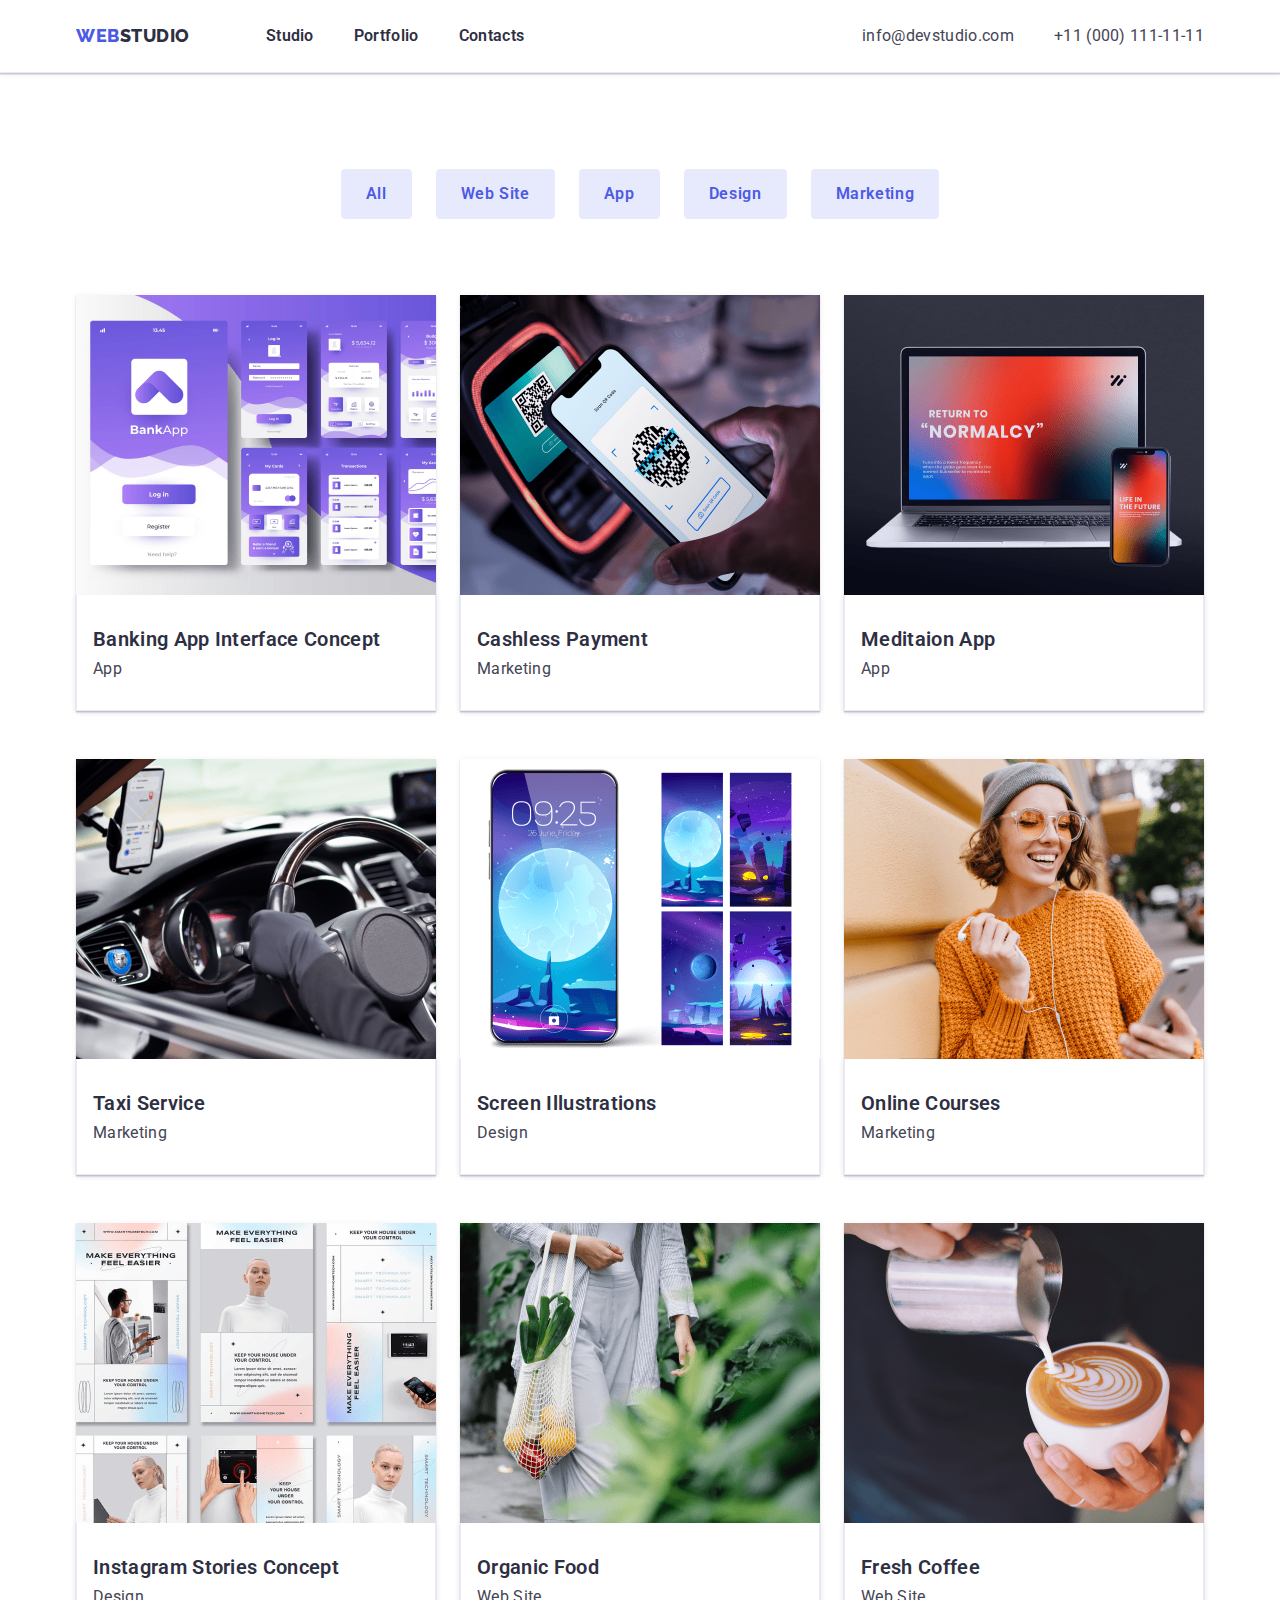
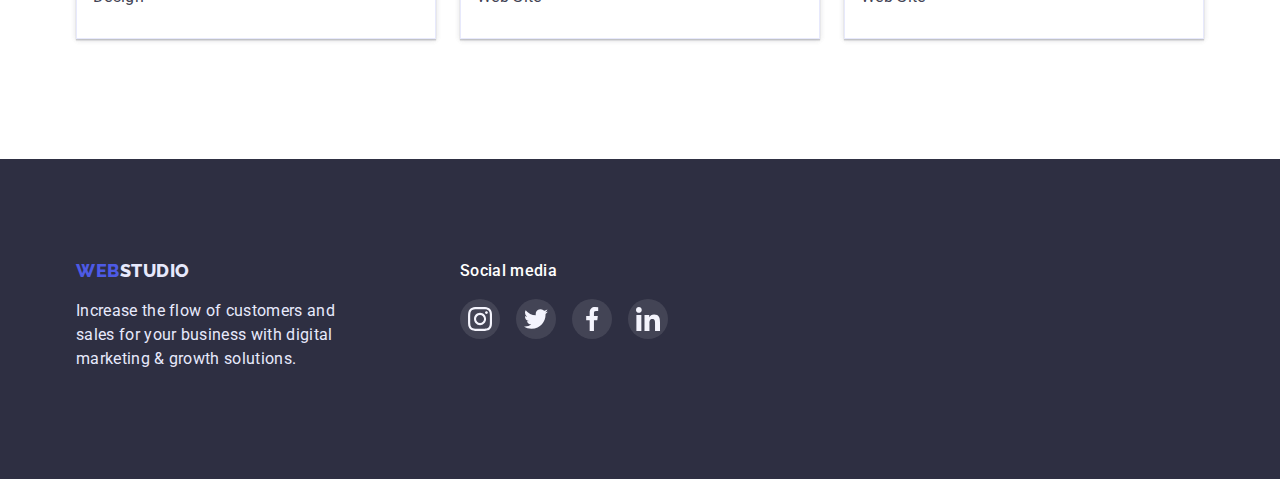
==== portfolio.html @ 278231c5 "Initial commit" ====
<!DOCTYPE html>
<html lang="en">
<head>
    <meta charset="UTF-8">
    <meta http-equiv="X-UA-Compatible" content="IE=edge">
    <meta name="viewport" content="width=device-width, initial-scale=1.0">
    <title>Portfolio</title> 
    <link rel="preconnect" href="https://fonts.googleapis.com">
    <link rel="preconnect" href="https://fonts.gstatic.com" crossorigin>
    <link rel="preconnect" href="https://fonts.googleapis.com"><link rel="preconnect" href="https://fonts.gstatic.com" crossorigin><link href="https://fonts.googleapis.com/css2?family=Raleway:wght@800&family=Roboto:wght@400;500;700;900&display=swap" rel="stylesheet">
    <link rel="stylesheet" href="./css/style.css"> 
</head>
<body>
<!--Logo and nav-->
<header class="page-header">
<div class="container header-container">
    <nav class="header-nav">
        <a href="./index.html" class="logo">
            <span>Web</span>Studio
        </a>
        <ul class="site-nav">
            <li>
                <a href="./index.html">Studio</a>
            </li>
            <li>
                <a href="./portfolio.html">Portfolio</a>
            </li>
            <li>
                <a href="">Contacts</a>
            </li>
        </ul> 
    </nav>    
        <ul class="auth-nav">
            <li><a href="mailto:info@devstudio.com">info@devstudio.com</a></li>
            <li><a href="tel:+11000111-11-11 ">+11 (000) 111-11-11</a></li>
        </ul>  
</div>
</header>


 <main>
      <section class="portfolio">
    <!--Button-->
        <div class="container">
        <ul class="sortier-button">
            <li class="button">
                    <button type="button" class="button-text">All</button>
            </li>
            <li class="button">
                    <button type="button" class="button-text">Web Site</button>
            </li>
            <li class="button">
                    <button type="button" class="button-text">App</button>
            </li>
            <li class="button">
                    <button type="button" class="button-text">Design</button>
            </li>
            <li class="button">
                    <button type="button" class="button-text">Marketing</button>
            </li>
        </ul>
    <!--About work-->
        <ul class="portfolio-works">
            <li class="work-image">
                <img src="./images/work.png" alt="photo for portfolio" width="360" height="300" class="photo">
                <div class="portfolio-photo">
                <h3 class="work-tittle">Banking App Interface Concept</h3>
                <p class="work-type">App</p>   
                </div> 
            </li>
            <li class="work-image">
                <img src="./images/work1.png" alt="photo for portfolio" width="360" height="300" class="photo">
                <div class="portfolio-photo">
                <h3 class="work-tittle">Cashless Payment</h3>
                <p class="work-type">Marketing</p>    
                </div>
            </li>
            <li class="work-image">
                <img src="./images/work2.png" alt="photo for portfolio" width="360" height="300" class="photo">
                <div class="portfolio-photo">
                <h3 class="work-tittle">Meditaion App</h3>
                <p class="work-type">App</p>    
                </div>
            </li>
            <li class="work-image">
                <img src="./images/work3.png" alt="photo for portfolio" width="360" height="300" class="photo">
                <div class="portfolio-photo">
                <h3 class="work-tittle">Taxi Service</h3>
                <p class="work-type">Marketing</p>    
                </div>
            </li>
            <li class="work-image">
                <img src="./images/work4.png" alt="photo for portfolio" width="360" height="300" class="photo">
                <div class="portfolio-photo">
                <h3 class="work-tittle">Screen Illustrations</h3>
                <p class="work-type">Design</p>    
                </div>
            </li>
            <li class="work-image">
                <img src="./images/work5.png" alt="photo for portfolio" width="360" height="300" class="photo">
                <div class="portfolio-photo">
                <h3 class="work-tittle">Online Courses</h3>
                <p class="work-type">Marketing</p>    
                </div>
            </li>
            <li class="work-image">
                <img src="./images/work6.png" alt="photo for portfolio" width="360" height="300" class="photo">
                <div class="portfolio-photo">
                <h3 class="work-tittle">Instagram Stories Concept</h3>
                <p class="work-type">Design</p>    
                </div>  
            </li>
            <li class="work-image">
                <img src="./images/work7.png" alt="photo for portfolio" width="360" height="300" class="photo">
                <div class="portfolio-photo">
                <h3 class="work-tittle">Organic Food</h3>
                <p class="work-type">Web Site</p>    
                </div>
            </li>
            <li class="work-image">
                <img src="./images/work8.png" alt="photo for portfolio" width="360" height="300" class="photo">
                <div class="portfolio-photo">
                <h3 class="work-tittle">Fresh Coffee</h3>
                <p class="work-type">Web Site</p>    
                </div>
            </li>
        </ul>
        </div>
      </section>
 </main>

<!--Logo and info-->
<footer class="page-footer">
    <div class="container footer">
    <div>
        <a href="./index.html" class="footer-logo">
                    <span>Web</span>Studio
        </a>
        <p class="footer-text">Increase the flow of customers and sales for your business with digital marketing & growth solutions.</p>
    </div>
    <div class="footer-media">
        <p class="social-media">Social media</p>
        <ul class="site-soc-list">
            <li class="site-soc-item">
                <a href="" class="site-soc-link">
                    <svg class="site-soc-icon" width="24" height="24">
                        <use href="./images/icons.svg#icon1"></use>
                    </svg>
                </a>
            </li>
            <li class="site-soc-item"> 
                <a href="" class="site-soc-link">
                    <svg class="site-soc-icon" width="24" height="24">
                        <use href="./images/icons.svg#icon2"></use>
                    </svg>
                </a>
            </li>
            <li class="site-soc-item">
                <a href="" class="site-soc-link">
                    <svg class="site-soc-icon" width="24" height="24">
                        <use href="./images/icons.svg#icon3"></use>
                    </svg>
                </a>
            </li>
            <li class="site-soc-item">
                <a href="" class="site-soc-link">
                    <svg class="site-soc-icon" width="24" height="24">
                        <use href="./images/icons.svg#icon4"></use>
                    </svg>
                </a>
            </li>
        </ul>
    </div>
    </div>
</footer>
</body>
</html>
---- css/style.css ----
/* CSS ЗМIHHI */
:root{
    --primary_brand: #4D5AE5;
    --hover: #404BBF;
    --body_text: #434455;
    --dark: #2E2F42;
    --light: #E7E9FC;
    --without: #fff;
    --grey: #F4F4FD;
}
*{
    margin: 0;
    padding: 0;
    list-style: none;
    box-sizing: border-box;
}
.container{
    width: 1158px;
    padding-left: 15px;
    padding-right: 15px;
    margin: 0 auto;
}
/* Off list */
ul{
    list-style: none;
}
/* Body */
body {
    background-color: var(--without);
    color: var(--body_text); 
    font-family: 'Roboto' , sans-serif;
    letter-spacing: 0.02em;
}

/* MAIN */

/* Logo */
.header-container{
    display: flex;
    align-items: center;
}
.page-header{
    border-bottom: 1px solid var(--light);
    box-shadow: 0px 2px 1px rgba(46, 47, 66, 0.08), 0px 1px 1px rgba(46, 47, 66, 0.16), 0px 1px 6px rgba(46, 47, 66, 0.08);
}
.header-nav{
    display: flex;
    align-items: center;
}
.logo{
    text-decoration: none;
    font-family: 'Raleway', sans-serif;
    font-weight: 800;
    font-size: 18px;
    line-height: 1.33;
    color: var(--dark);
    letter-spacing: 0.03em;
    text-transform: uppercase;
}
.logo span{
    color: var(--primary_brand);
}
.logo:hover{
    cursor: pointer;
}
.logo:focus{
    color: var(--primary_brand);
    background-color: var(--without);
}
/* Nav */
.site-nav{
    display: flex;
    margin-left: 76px;
}
.site-nav li{
    margin-right: 40px;
}
.site-nav li:last-child{
    margin-right: 0;
}
.site-nav a{
    display: block;
    padding-top: 24px;
    padding-bottom: 24px;
    text-decoration: none;
    font-weight: 600;
    line-height: 1.5;
    color: var(--dark);
}
.site-nav a:hover{
    cursor: pointer;
    color: var(--hover);
}
.site-nav a:focus{
    color: var(--primary_brand);
}
.auth-nav{
    display: flex;
    margin-left: auto;
}
.auth-nav li{
    margin-right: 40px;
}
.auth-nav li:last-child{
    margin-right: 0;
}
.auth-nav a{
    text-decoration: none;
    line-height: 1.5;
    color: var(--body_text);
}
.auth-nav a:hover{
    cursor: pointer;
    color: var(--hover);
}
.auth-nav a:focus{
    color: var(--hover);
}
/* Hero */
.hero{
    background-image: linear-gradient(to right, rgba(46, 47, 66, 0.7), rgba(46, 47, 66, 0.7)),
    url('../images/hero.jpg');
    height: 600px;
    max-width: 1600px;
    margin: 0 auto;
    background-repeat: no-repeat;
    background-size: cover;
    background-position: 0 0;
    padding-top: 188px;
    padding-bottom: 188px;
    text-align: center;
    background-color: var(--dark);
}
.hero-tittle {
    max-width: 496px;
    margin: 0 auto;
    margin-bottom: 48px;
    font-weight: 700;
    font-size: 56px;
    line-height: 1.2;
    color: var(--without);
}
.hero-button{
    font-family: 'Roboto', sans-serif;
    display: inline-block;
    min-width: 169px;
    padding: 16px 31px;
    font-weight: 500;
    font-size: 16px;
    line-height: 1.18;
    letter-spacing: 0.04em;
    color: var(--without);
    background: var(--primary_brand);
    box-shadow: 0px 4px 4px rgba(0, 0, 0, 0.15);
    border-radius: 4px;
}
.hero-button:hover{
    background: var(--hover);
    cursor: pointer;
}
.hero-button:focus{
    background: var(--hover);
}
/* Company's quality */
.quality-section{
    padding-top: 120px;
}
.quality{
    display: flex;
    justify-content: space-between;
}
.list-item::before{
    content: "";
    display: block;
    height: 112px;
    background-color: var(--grey);
    background-repeat: no-repeat;
    background-position: center;
}
.icon-antenna::before{
    background-image: url(../images/antenna.png);
}
.icon-clock::before{
    background-image: url(../images/clock.png);
}
.icon-diagram::before{
    background-image: url(../images/diagram.png);
}
.icon-astronaut::before{
    background-image: url(../images/astronaut.png);
}
.quality-tittle{
    margin-bottom: 8px;
    font-weight: 600;
    font-size: 20px;
    line-height: 1.2;
    color: var(--dark);
}
.quality-info{
    width: 264px;
    height: 72px;
    line-height: 1.5;
}
/* Photo of work */
.work{
    padding-top: 120px;
    padding-bottom: 120px;

}
.photo-work{
    display: flex;
}
.photo-work li{
    margin-right: 24px;
}
.photo{
    display: block;
}
.photo-work li:last-child{
    margin-right: 0;
}
/* Sections */
.section{
    padding-top: 120px;
    padding-bottom: 110px;
    margin: 0 auto;
    background: var(--light);
}
.section-tittle{
    margin-bottom: 72px;
    text-align: center;
    font-weight: 600;
    font-size: 36px;
    line-height: 1.1;
    color: var(--dark);
}
/* Team */
.worker-image{
    background: var(--without);
    box-shadow: 0px 1px 6px rgba(46, 47, 66, 0.08), 0px 1px 1px rgba(46, 47, 66, 0.16), 0px 2px 1px rgba(46, 47, 66, 0.08);
    border-radius: 0px 0px 4px 4px;
}
.worker-name{
    text-align: center;
    font-weight: 600;
    font-size: 20px;
    line-height: 1.2;
    color: var(--dark);
}
.worker-job{
    text-align: center;
    margin-top: 8px;
    margin-bottom: 8px;
    line-height: 1.5;
}
.worker-photo{
    display: flex;
}
.worker-photo li{
    margin-right: 24px;
}
.worker-photo li:last-child{
    margin-right: 0;
}
.avatar{
    display: block;
}
.worker-soc-list{
    display: flex;
    justify-content: center;
}
.worker-soc-item{
    width: 40px;
    height: 40px;
}
.worker-soc-link{
    width: 100%;
    height: 100%;
    background-color: var(--primary_brand);
    border-radius: 50%;
    display: flex;
    align-items: center;
    justify-content: center;
}
.worker-soc-icon{

}
.worker-photo div{
    padding-top: 32px;
    padding-bottom: 32px;
}
/* CUSTOMER */
.customer{
    padding-top: 120px;
    padding-bottom: 120px;
}
.customer-list{
    display: flex;
}
.customer-item{
    content: "";
    display: block;
    width: 168px;
    height: 88px;
    background-color: var(--grey);
    background-repeat: no-repeat;
    background-position: center;
    border: 1px solid #8E8F99;
    border-radius: 4px;
    margin-left: 24px;
}
/* Footer */
.page-footer{
    padding-top: 100px;
    padding-bottom: 100px;
    background: var(--dark);
}
.footer{
    display: flex;
}
.footer-logo{
    text-transform: uppercase;
    text-decoration: none;
    font-family: 'Raleway', sans-serif;
    font-weight: 800;
    font-size: 18px;
    line-height: 1.33;
    color: var(--light);
    letter-spacing: 0.03em;
}
.footer-logo span{
    color: var(--primary_brand);
}
.footer-logo:hover{
    cursor: pointer;
}
.footer-logo:focus{
    color: var(--primary_brand);
}
.footer-text{
    margin-top: 16px;
    width: 264px;
    height: 72px;
    line-height: 1.5;
    color: var(--light);
}
.footer-media{
    margin-left: 120px;
}
.social-media{
    font-family: 'Roboto';
    font-style: normal;
    font-weight: 500;
    font-size: 16px;
    line-height: 1.5;
    letter-spacing: 0.02em;
    color: var(--without);
    margin-bottom: 16px;
}
.site-soc-list{
    display: flex;
    justify-content: space-between;
    height: 80px;
    width: 208px;
}
.site-soc-item{
    width: 40px;
    height: 40px;
}
.site-soc-link{
    width: 100%;
    height: 100%;
    background-color: rgba(255, 255, 255, 0.1);;
    border-radius: 50%;
    display: flex;
    align-items: center;
    justify-content: center;
}
.site-soc-icon{

}
/* PORTFOLIO */

.portfolio{
    padding-top: 96px;
    padding-bottom: 120px;
}
/* Button */
.sortier-button{
    display: flex;
    justify-content: center;
    margin-bottom: 76px;
}
.sortier-button li{
    margin-right: 24px;
}
.sortier-button li:last-child{
    margin-right: 0;
}
.button-text{ 
    font-family: 'Roboto', sans-serif;
    padding: 12px 24px;
    font-weight: 600;
    font-size: 16px;
    line-height: 1.5;
    letter-spacing: 0.04em;
    background: var(--light);
    border: 1px solid #E7E9FC;
    border-radius: 4px;
    color: var(--primary_brand);
}
.button-text:hover{
    background: var(--hover);
    box-shadow: 0px 3px 1px rgba(0, 0, 0, 0.1), 0px 2px 1px rgba(0, 0, 0, 0.08), 0px 2px 2px rgba(0, 0, 0, 0.12);
    border-radius: 4px;
    color: var(--without);
    cursor: pointer;
}
.button-text:focus{
    background: var(--hover);
    box-shadow: 0px 3px 1px rgba(0, 0, 0, 0.1), 0px 2px 1px rgba(0, 0, 0, 0.08), 0px 2px 2px rgba(0, 0, 0, 0.12);
    border-radius: 4px;
    color: var(--without);
}
/* Works */
.portfolio-works{
    display: flex;
    flex-wrap: wrap;
    row-gap: 48px;
    column-gap: 24px;
}
.portfolio-works li:nth-last-child(-n+3){
    margin-bottom: 0;
} 
.work-image{
    background: var(--without);
    box-shadow: 0px 1px 6px rgba(46, 47, 66, 0.08), 0px 1px 1px rgba(46, 47, 66, 0.16), 0px 2px 1px rgba(46, 47, 66, 0.08);
}
.portfolio-photo{
    padding: 32px 16px;
    border: 1px solid var(--light);
    border-top: none;
    box-shadow: 0px 1px 6px rgba(46, 47, 66, 0.08);
}
.work-tittle{
    font-weight: 600;
    font-size: 20px;
    line-height: 1.2;
    color: var(--dark);
}
.work-type{
    margin-top: 8px;
}
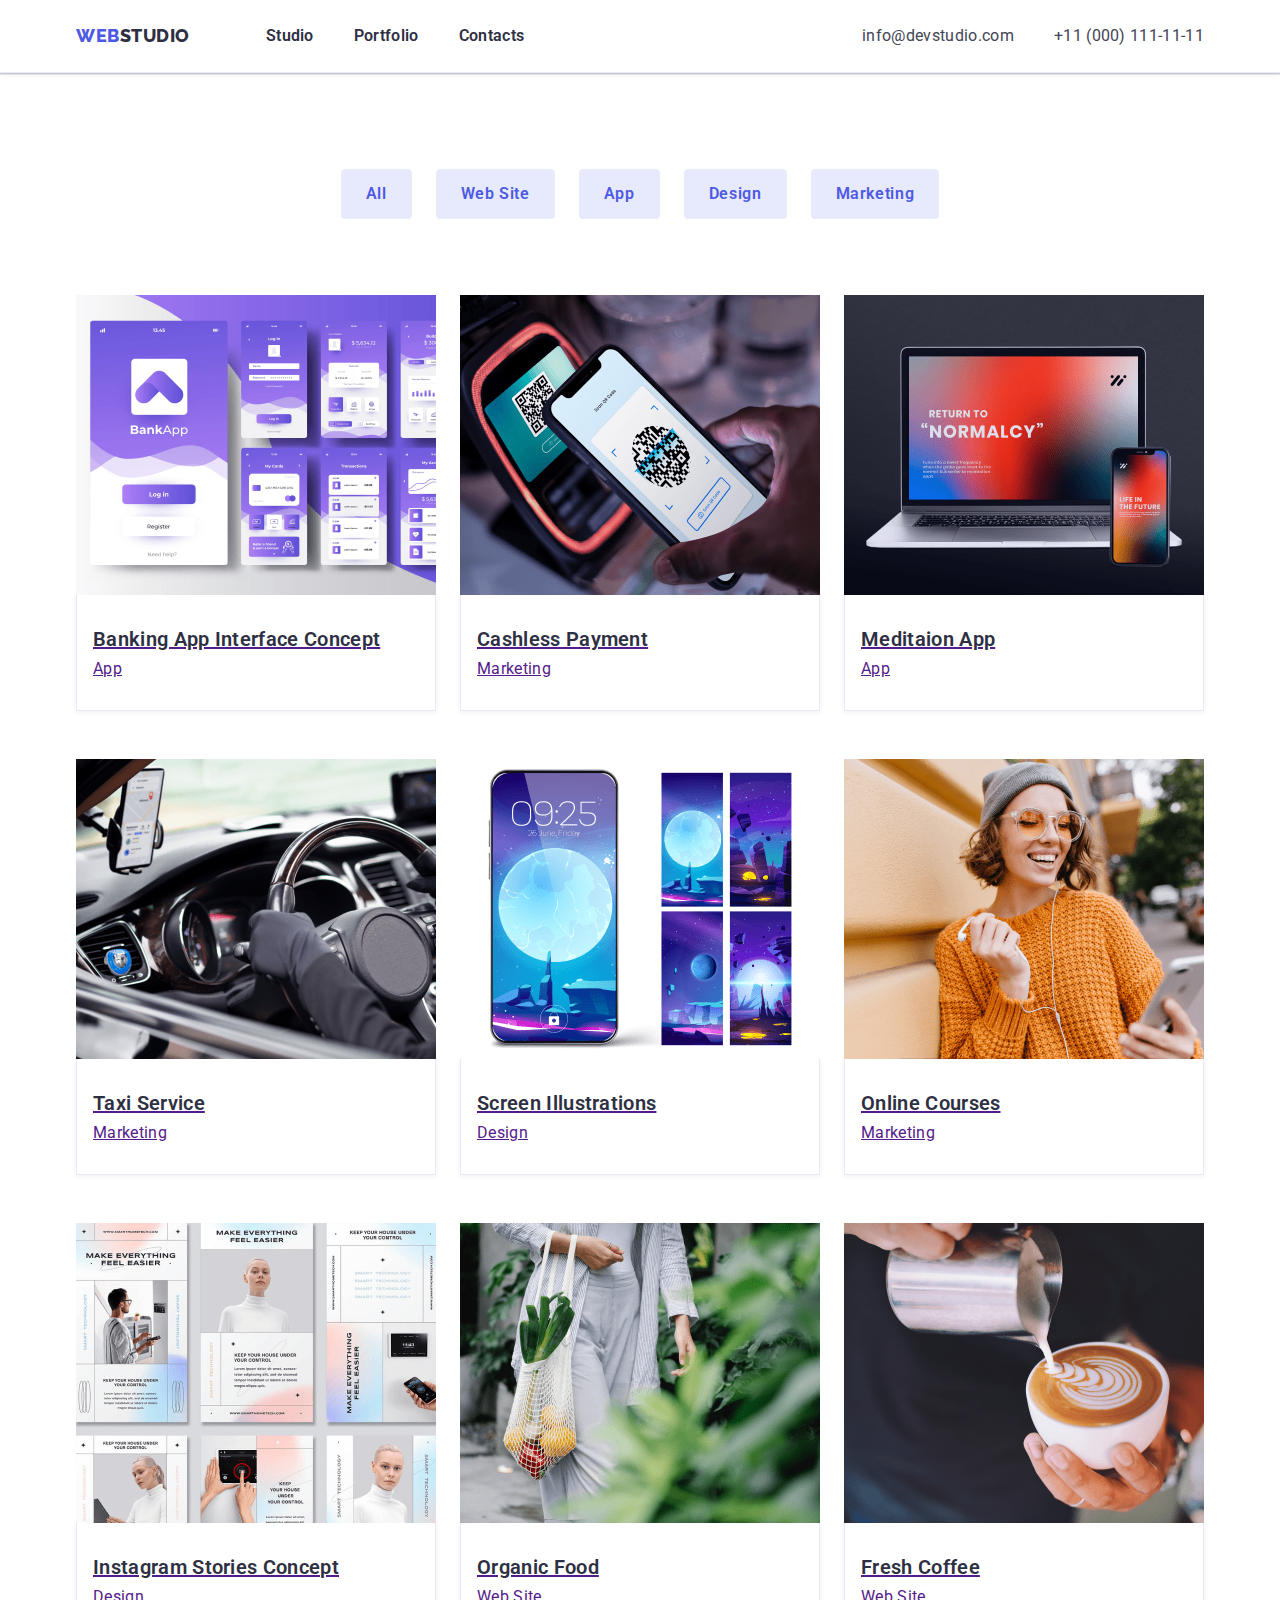
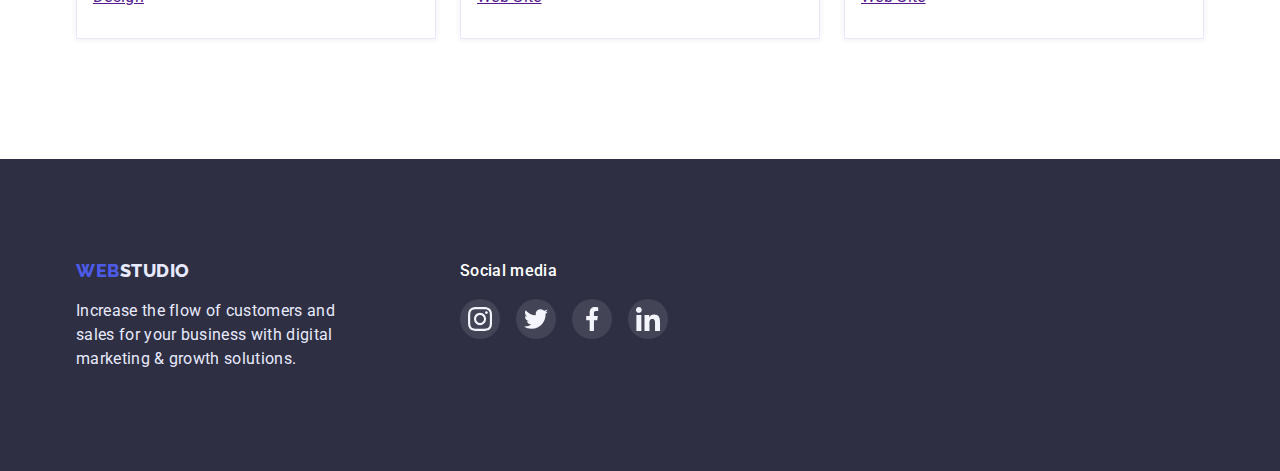
==== commit e0570619: "new" ====
--- a/portfolio.html
+++ b/portfolio.html
@@ -62,67 +62,85 @@
     <!--About work-->
         <ul class="portfolio-works">
             <li class="work-image">
-                <img src="./images/work.png" alt="photo for portfolio" width="360" height="300" class="photo">
-                <div class="portfolio-photo">
-                <h3 class="work-tittle">Banking App Interface Concept</h3>
-                <p class="work-type">App</p>   
-                </div> 
+                <a href=""> 
+                    <img src="./images/work.png" alt="photo for portfolio" width="360" height="300" class="photo">
+                    <div class="portfolio-photo">
+                    <h3 class="work-tittle">Banking App Interface Concept</h3>
+                    <p class="work-type">App</p>
+                    </div>
+                </a> 
             </li>
             <li class="work-image">
-                <img src="./images/work1.png" alt="photo for portfolio" width="360" height="300" class="photo">
-                <div class="portfolio-photo">
-                <h3 class="work-tittle">Cashless Payment</h3>
-                <p class="work-type">Marketing</p>    
-                </div>
+                <a href="">
+                    <img src="./images/work1.png" alt="photo for portfolio" width="360" height="300" class="photo">
+                    <div class="portfolio-photo">
+                    <h3 class="work-tittle">Cashless Payment</h3>
+                    <p class="work-type">Marketing</p>   
+                    </div>
+                </a> 
             </li>
             <li class="work-image">
-                <img src="./images/work2.png" alt="photo for portfolio" width="360" height="300" class="photo">
-                <div class="portfolio-photo">
-                <h3 class="work-tittle">Meditaion App</h3>
-                <p class="work-type">App</p>    
-                </div>
+                <a href="">
+                    <img src="./images/work2.png" alt="photo for portfolio" width="360" height="300" class="photo">
+                    <div class="portfolio-photo">
+                    <h3 class="work-tittle">Meditaion App</h3>
+                    <p class="work-type">App</p>
+                    </div>
+                </a>  
             </li>
             <li class="work-image">
-                <img src="./images/work3.png" alt="photo for portfolio" width="360" height="300" class="photo">
-                <div class="portfolio-photo">
-                <h3 class="work-tittle">Taxi Service</h3>
-                <p class="work-type">Marketing</p>    
-                </div>
+                <a href="">
+                    <img src="./images/work3.png" alt="photo for portfolio" width="360" height="300" class="photo">
+                    <div class="portfolio-photo">
+                    <h3 class="work-tittle">Taxi Service</h3>
+                    <p class="work-type">Marketing</p>  
+                    </div>
+                </a>
             </li>
             <li class="work-image">
-                <img src="./images/work4.png" alt="photo for portfolio" width="360" height="300" class="photo">
-                <div class="portfolio-photo">
-                <h3 class="work-tittle">Screen Illustrations</h3>
-                <p class="work-type">Design</p>    
-                </div>
+                <a href="">
+                    <img src="./images/work4.png" alt="photo for portfolio" width="360" height="300" class="photo">
+                    <div class="portfolio-photo">
+                    <h3 class="work-tittle">Screen Illustrations</h3>
+                    <p class="work-type">Design</p>
+                    </div>
+                </a> 
             </li>
             <li class="work-image">
-                <img src="./images/work5.png" alt="photo for portfolio" width="360" height="300" class="photo">
-                <div class="portfolio-photo">
-                <h3 class="work-tittle">Online Courses</h3>
-                <p class="work-type">Marketing</p>    
-                </div>
+                <a href="">
+                    <img src="./images/work5.png" alt="photo for portfolio" width="360" height="300" class="photo">
+                    <div class="portfolio-photo">
+                    <h3 class="work-tittle">Online Courses</h3>
+                    <p class="work-type">Marketing</p>  
+                    </div>
+                </a>
             </li>
             <li class="work-image">
-                <img src="./images/work6.png" alt="photo for portfolio" width="360" height="300" class="photo">
-                <div class="portfolio-photo">
-                <h3 class="work-tittle">Instagram Stories Concept</h3>
-                <p class="work-type">Design</p>    
-                </div>  
+                <a href="">
+                    <img src="./images/work6.png" alt="photo for portfolio" width="360" height="300" class="photo">
+                    <div class="portfolio-photo">
+                    <h3 class="work-tittle">Instagram Stories Concept</h3>
+                    <p class="work-type">Design</p>  
+                    </div>
+                </a>  
             </li>
             <li class="work-image">
-                <img src="./images/work7.png" alt="photo for portfolio" width="360" height="300" class="photo">
-                <div class="portfolio-photo">
-                <h3 class="work-tittle">Organic Food</h3>
-                <p class="work-type">Web Site</p>    
-                </div>
+                <a href="">
+                    <img src="./images/work7.png" alt="photo for portfolio" width="360" height="300" class="photo">
+                    <div class="portfolio-photo">
+                    <h3 class="work-tittle">Organic Food</h3>
+                    <p class="work-type">Web Site</p> 
+                    </div>
+                </a>  
             </li>
             <li class="work-image">
-                <img src="./images/work8.png" alt="photo for portfolio" width="360" height="300" class="photo">
-                <div class="portfolio-photo">
-                <h3 class="work-tittle">Fresh Coffee</h3>
-                <p class="work-type">Web Site</p>    
-                </div>
+                <a href="">
+                    <img src="./images/work8.png" alt="photo for portfolio" width="360" height="300" class="photo">
+                    <div class="portfolio-photo">
+                    <h3 class="work-tittle">Fresh Coffee</h3>
+                    <p class="work-type">Web Site</p>    
+                    </div>
+                </a>
             </li>
         </ul>
         </div>
--- a/css/style.css
+++ b/css/style.css
@@ -7,6 +7,7 @@
     --light: #E7E9FC;
     --without: #fff;
     --grey: #F4F4FD;
+    --footerhover: #31D0AA;
 }
 *{
     margin: 0;
@@ -137,7 +138,7 @@
     margin-bottom: 48px;
     font-weight: 700;
     font-size: 56px;
-    line-height: 1.2;
+    line-height: 1.07;
     color: var(--without);
 }
 .hero-button{
@@ -153,6 +154,7 @@
     background: var(--primary_brand);
     box-shadow: 0px 4px 4px rgba(0, 0, 0, 0.15);
     border-radius: 4px;
+    border: none;
 }
 .hero-button:hover{
     background: var(--hover);
@@ -190,6 +192,7 @@
     background-image: url(../images/astronaut.png);
 }
 .quality-tittle{
+    margin-top: 8px;
     margin-bottom: 8px;
     font-weight: 600;
     font-size: 20px;
@@ -282,8 +285,11 @@
     align-items: center;
     justify-content: center;
 }
-.worker-soc-icon{
-
+.worker-soc-link:hover{
+    background-color: var(--hover);
+}
+.worker-soc-link:focus{
+    background-color: var(--hover);
 }
 .worker-photo div{
     padding-top: 32px;
@@ -296,18 +302,43 @@
 }
 .customer-list{
     display: flex;
+    justify-content: center;
 }
 .customer-item{
     content: "";
     display: block;
     width: 168px;
     height: 88px;
-    background-color: var(--grey);
+    background-color: var(--without);
     background-repeat: no-repeat;
     background-position: center;
     border: 1px solid #8E8F99;
     border-radius: 4px;
     margin-left: 24px;
+}
+.customer-item:first-child{
+    margin-left: 0;
+}
+.customer-item:hover{
+    border: 1px solid var(--hover);
+    background: var(--hover);
+}
+.customer-item:focus{
+    border: 1px solid var(--hover);
+    background: var(--hover);
+}
+.customer-link{
+    display: flex;
+    width: 100%;
+    height: 100%;
+    align-items: center;
+    justify-content: center;
+}
+.customer-link:hover{
+    fill: var(--hover);
+}
+.customer-link:focus{
+    fill: var(--hover);
 }
 /* Footer */
 .page-footer{
@@ -340,7 +371,6 @@
 .footer-text{
     margin-top: 16px;
     width: 264px;
-    height: 72px;
     line-height: 1.5;
     color: var(--light);
 }
@@ -359,9 +389,7 @@
 }
 .site-soc-list{
     display: flex;
-    justify-content: space-between;
-    height: 80px;
-    width: 208px;
+    gap: 16px;
 }
 .site-soc-item{
     width: 40px;
@@ -376,8 +404,11 @@
     align-items: center;
     justify-content: center;
 }
-.site-soc-icon{
-
+.site-soc-link:hover{
+    background-color: var(--footerhover);
+}
+.site-soc-link:focus{
+    background-color: var(--footerhover);
 }
 /* PORTFOLIO */
 
@@ -433,7 +464,13 @@
     margin-bottom: 0;
 } 
 .work-image{
+    text-decoration: none;
     background: var(--without);
+}
+.work-image:hover{
+    box-shadow: 0px 1px 6px rgba(46, 47, 66, 0.08), 0px 1px 1px rgba(46, 47, 66, 0.16), 0px 2px 1px rgba(46, 47, 66, 0.08);
+}
+.work-image:focus{
     box-shadow: 0px 1px 6px rgba(46, 47, 66, 0.08), 0px 1px 1px rgba(46, 47, 66, 0.16), 0px 2px 1px rgba(46, 47, 66, 0.08);
 }
 .portfolio-photo{
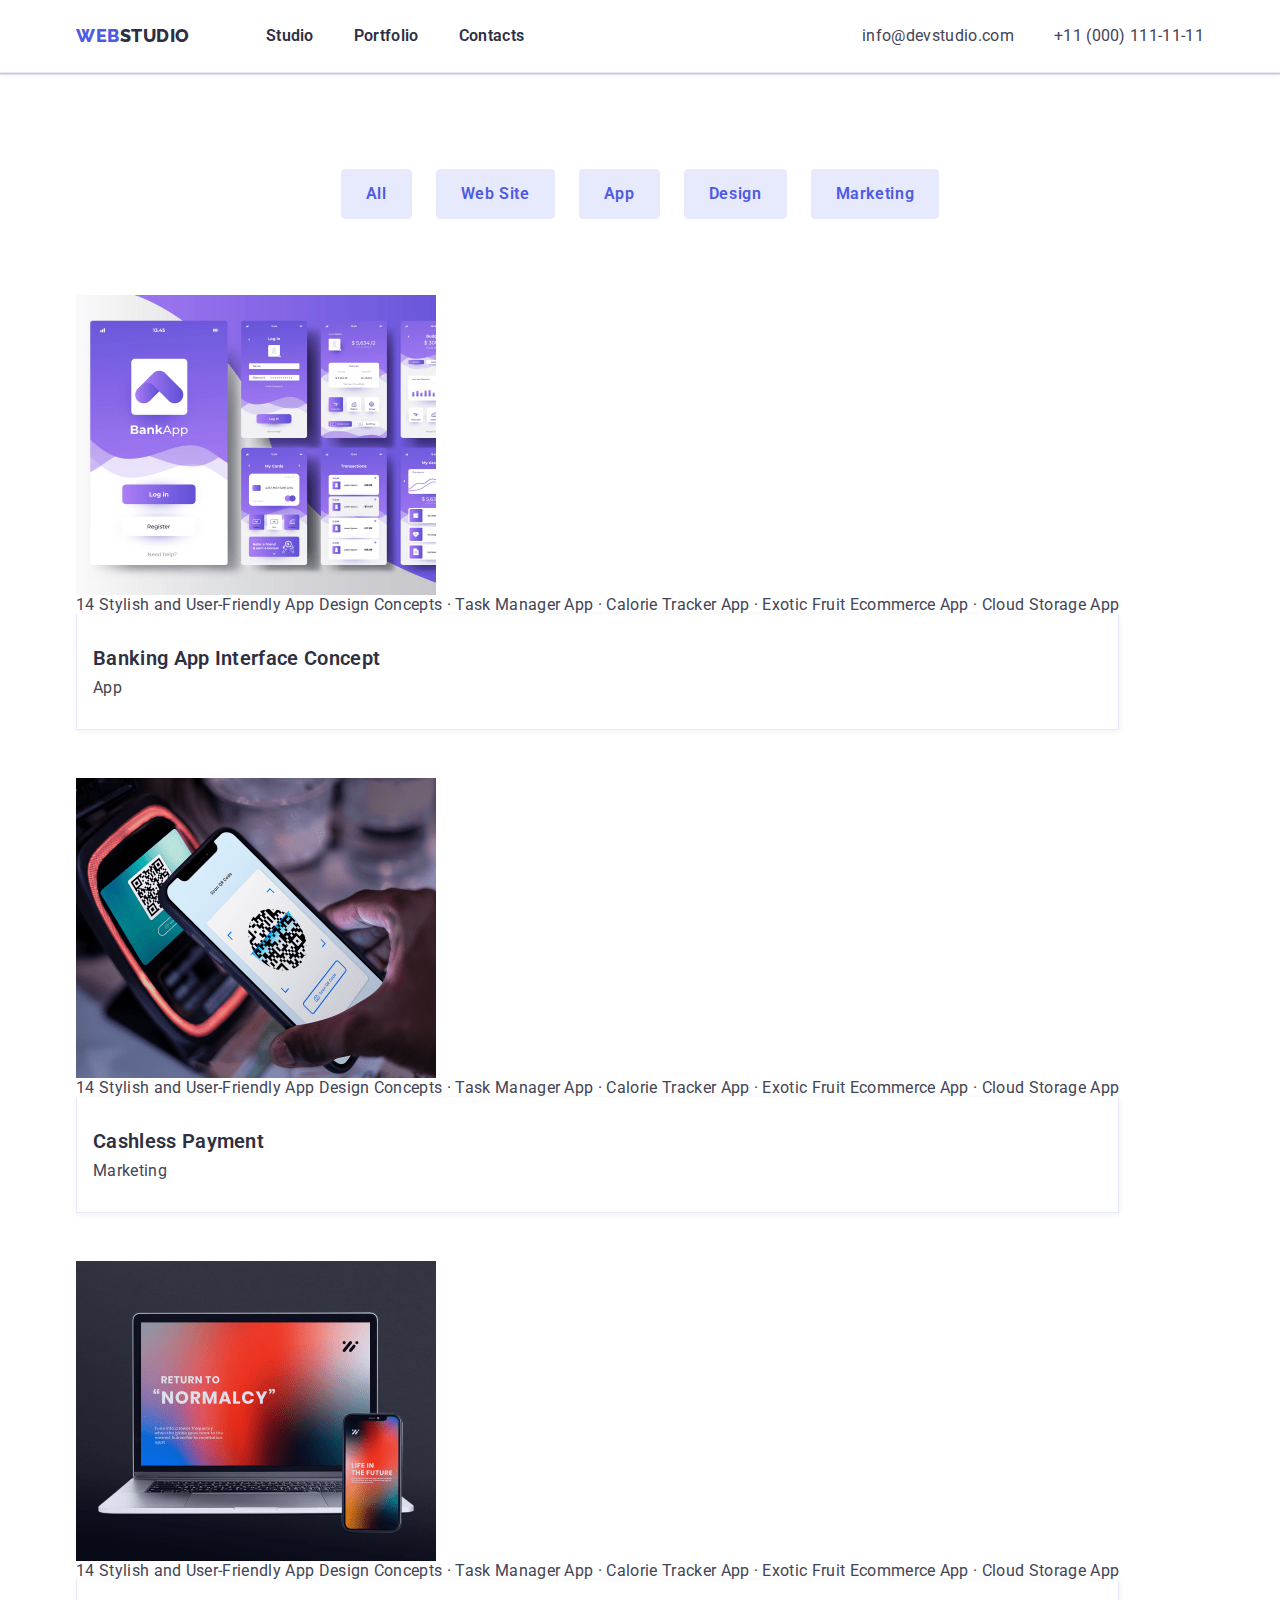
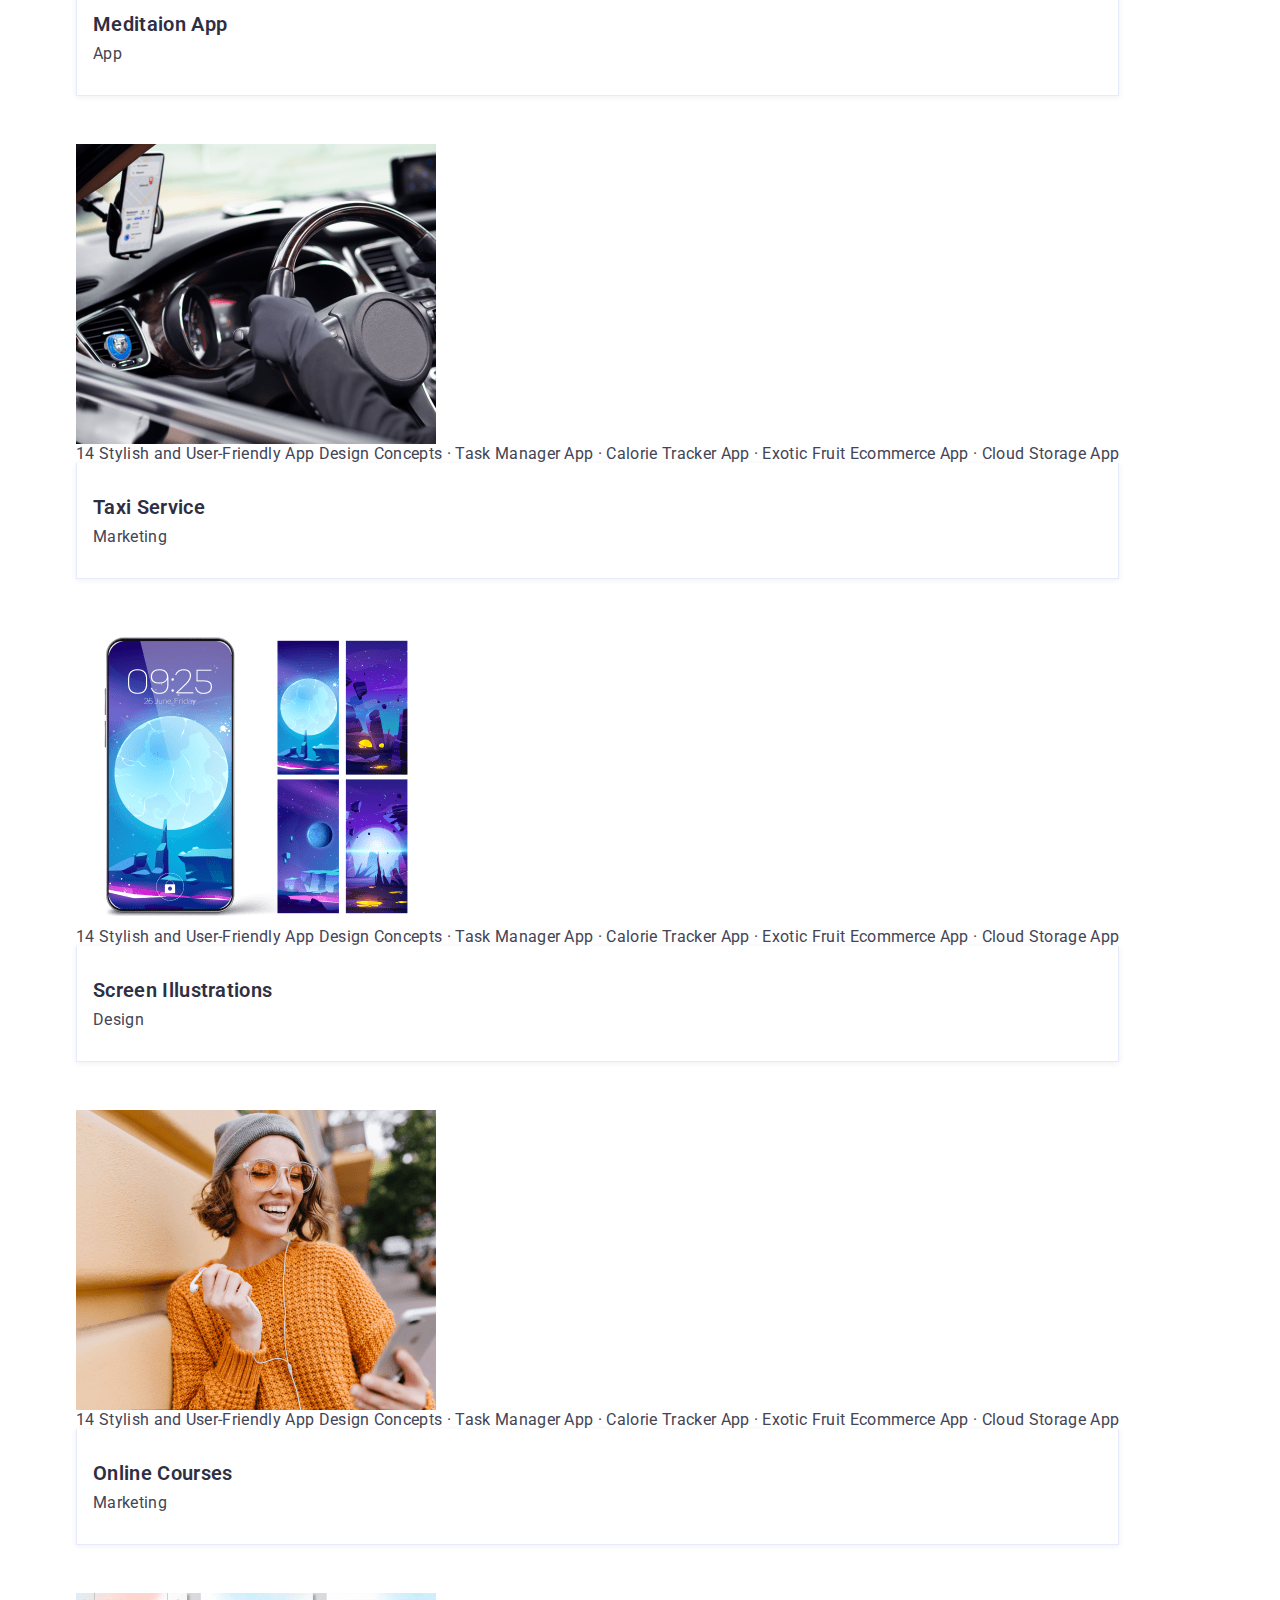
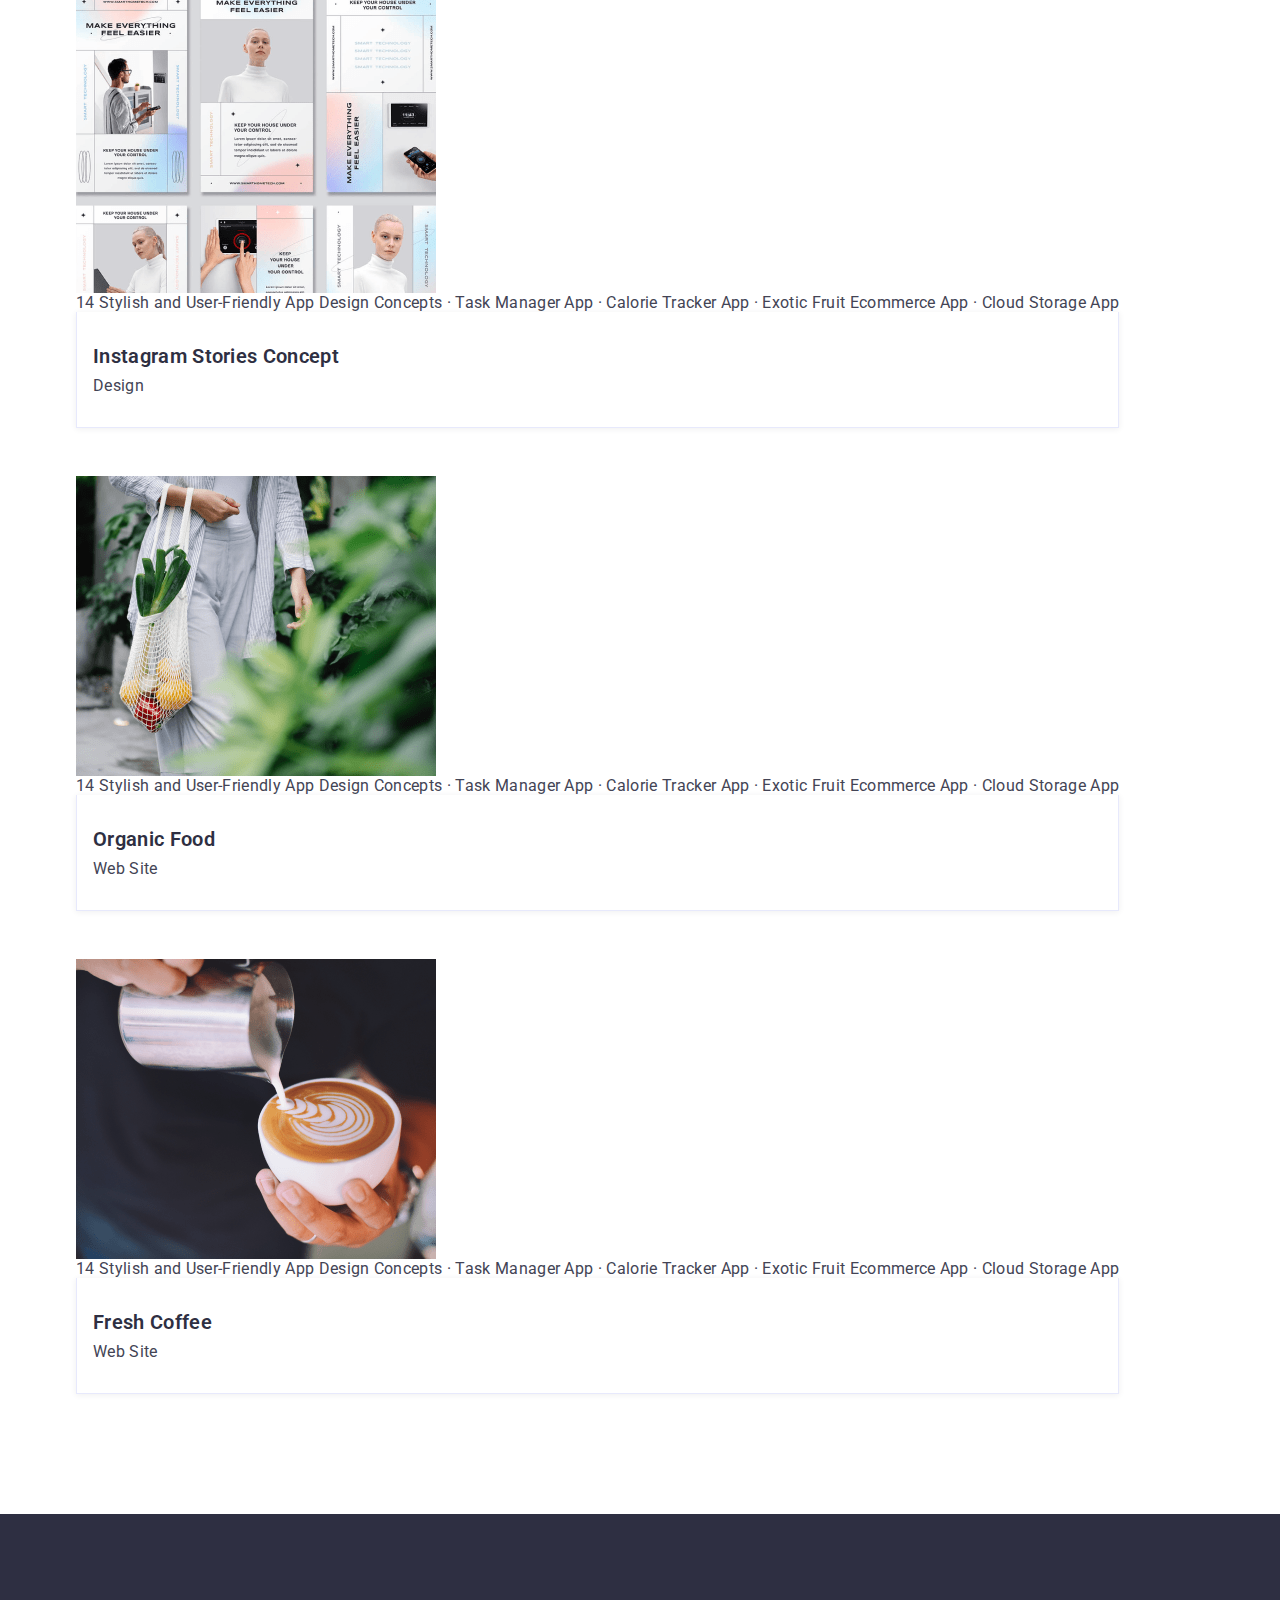
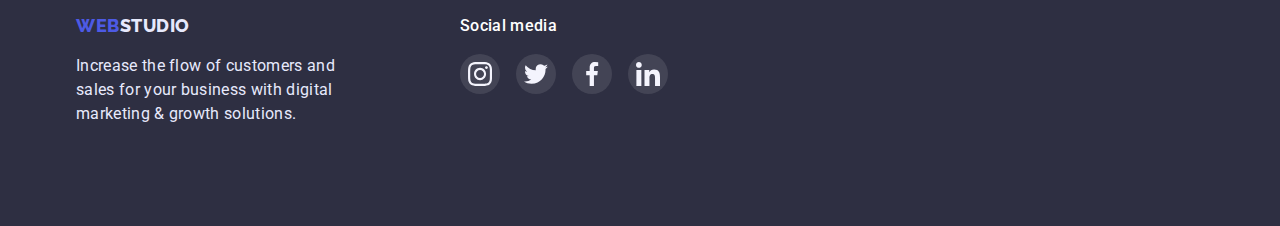
==== commit 4faf4d4c: "new" ====
--- a/portfolio.html
+++ b/portfolio.html
@@ -38,114 +38,177 @@
 </header>
 
 
- <main>
-      <section class="portfolio">
-    <!--Button-->
-        <div class="container">
-        <ul class="sortier-button">
-            <li class="button">
-                    <button type="button" class="button-text">All</button>
-            </li>
-            <li class="button">
-                    <button type="button" class="button-text">Web Site</button>
-            </li>
-            <li class="button">
-                    <button type="button" class="button-text">App</button>
-            </li>
-            <li class="button">
-                    <button type="button" class="button-text">Design</button>
-            </li>
-            <li class="button">
-                    <button type="button" class="button-text">Marketing</button>
-            </li>
-        </ul>
-    <!--About work-->
-        <ul class="portfolio-works">
-            <li class="work-image">
-                <a href=""> 
-                    <img src="./images/work.png" alt="photo for portfolio" width="360" height="300" class="photo">
-                    <div class="portfolio-photo">
-                    <h3 class="work-tittle">Banking App Interface Concept</h3>
-                    <p class="work-type">App</p>
-                    </div>
-                </a> 
-            </li>
-            <li class="work-image">
-                <a href="">
-                    <img src="./images/work1.png" alt="photo for portfolio" width="360" height="300" class="photo">
-                    <div class="portfolio-photo">
-                    <h3 class="work-tittle">Cashless Payment</h3>
-                    <p class="work-type">Marketing</p>   
-                    </div>
-                </a> 
-            </li>
-            <li class="work-image">
-                <a href="">
-                    <img src="./images/work2.png" alt="photo for portfolio" width="360" height="300" class="photo">
-                    <div class="portfolio-photo">
-                    <h3 class="work-tittle">Meditaion App</h3>
-                    <p class="work-type">App</p>
-                    </div>
-                </a>  
-            </li>
-            <li class="work-image">
-                <a href="">
-                    <img src="./images/work3.png" alt="photo for portfolio" width="360" height="300" class="photo">
-                    <div class="portfolio-photo">
-                    <h3 class="work-tittle">Taxi Service</h3>
-                    <p class="work-type">Marketing</p>  
-                    </div>
-                </a>
-            </li>
-            <li class="work-image">
-                <a href="">
-                    <img src="./images/work4.png" alt="photo for portfolio" width="360" height="300" class="photo">
-                    <div class="portfolio-photo">
-                    <h3 class="work-tittle">Screen Illustrations</h3>
-                    <p class="work-type">Design</p>
-                    </div>
-                </a> 
-            </li>
-            <li class="work-image">
-                <a href="">
-                    <img src="./images/work5.png" alt="photo for portfolio" width="360" height="300" class="photo">
-                    <div class="portfolio-photo">
-                    <h3 class="work-tittle">Online Courses</h3>
-                    <p class="work-type">Marketing</p>  
-                    </div>
-                </a>
-            </li>
-            <li class="work-image">
-                <a href="">
-                    <img src="./images/work6.png" alt="photo for portfolio" width="360" height="300" class="photo">
-                    <div class="portfolio-photo">
-                    <h3 class="work-tittle">Instagram Stories Concept</h3>
-                    <p class="work-type">Design</p>  
-                    </div>
-                </a>  
-            </li>
-            <li class="work-image">
-                <a href="">
-                    <img src="./images/work7.png" alt="photo for portfolio" width="360" height="300" class="photo">
-                    <div class="portfolio-photo">
-                    <h3 class="work-tittle">Organic Food</h3>
-                    <p class="work-type">Web Site</p> 
-                    </div>
-                </a>  
-            </li>
-            <li class="work-image">
-                <a href="">
-                    <img src="./images/work8.png" alt="photo for portfolio" width="360" height="300" class="photo">
-                    <div class="portfolio-photo">
-                    <h3 class="work-tittle">Fresh Coffee</h3>
-                    <p class="work-type">Web Site</p>    
-                    </div>
-                </a>
-            </li>
-        </ul>
-        </div>
-      </section>
- </main>
+<main>
+    <section class="portfolio">
+  <!--Button-->
+      <div class="container">
+      <ul class="sortier-button">
+          <li class="button">
+                  <button type="button" class="button-text">All</button>
+          </li>
+          <li class="button">
+                  <button type="button" class="button-text">Web Site</button>
+          </li>
+          <li class="button">
+                  <button type="button" class="button-text">App</button>
+          </li>
+          <li class="button">
+                  <button type="button" class="button-text">Design</button>
+          </li>
+          <li class="button">
+                  <button type="button" class="button-text">Marketing</button>
+          </li>
+      </ul>
+  <!--About work-->
+      <ul class="portfolio-works">
+          <li class="work-image">
+              <div class="work-item">
+                  <a href=""> 
+                      <img src="./images/work.png" alt="photo for portfolio" width="360" height="300" class="photo">
+                  </a>
+                  <div class="image-text">
+                      <p>
+                          14 Stylish and User-Friendly App Design Concepts · Task Manager App · Calorie Tracker App · Exotic Fruit Ecommerce App · Cloud Storage App
+                      </p>
+                  </div>
+              </div>
+              <div class="portfolio-photo">
+                  <h3 class="work-tittle">Banking App Interface Concept</h3>
+                  <p class="work-type">App</p>
+              </div> 
+          </li>
+          <li class="work-image">
+              <div class="work-item">
+                  <a href="">
+                      <img src="./images/work1.png" alt="photo for portfolio" width="360" height="300" class="photo">
+                  </a>
+                  <div class="image-text">
+                      <p>
+                          14 Stylish and User-Friendly App Design Concepts · Task Manager App · Calorie Tracker App · Exotic Fruit Ecommerce App · Cloud Storage App
+                      </p>
+                  </div>
+              </div>
+              <div class="portfolio-photo">
+                  <h3 class="work-tittle">Cashless Payment</h3>
+                  <p class="work-type">Marketing</p>   
+              </div> 
+          </li>
+          <li class="work-image">
+              <div class="work-item">
+                  <a href="">
+                      <img src="./images/work2.png" alt="photo for portfolio" width="360" height="300" class="photo">  
+                  </a>
+                  <div class="image-text">
+                      <p>
+                          14 Stylish and User-Friendly App Design Concepts · Task Manager App · Calorie Tracker App · Exotic Fruit Ecommerce App · Cloud Storage App
+                      </p>
+                  </div>
+              </div>
+              <div class="portfolio-photo">
+                  <h3 class="work-tittle">Meditaion App</h3>
+                  <p class="work-type">App</p>
+              </div>  
+          </li>
+          <li class="work-image">
+              <div class="work-item">
+                  <a href="">
+                      <img src="./images/work3.png" alt="photo for portfolio" width="360" height="300" class="photo">
+                  </a>
+                  <div class="image-text">
+                      <p>
+                          14 Stylish and User-Friendly App Design Concepts · Task Manager App · Calorie Tracker App · Exotic Fruit Ecommerce App · Cloud Storage App
+                      </p>
+                  </div>
+              </div>
+              <div class="portfolio-photo">
+                  <h3 class="work-tittle">Taxi Service</h3>
+                  <p class="work-type">Marketing</p>  
+              </div>
+          </li>
+          <li class="work-image">
+              <div  class="work-item">
+                  <a href="">
+                      <img src="./images/work4.png" alt="photo for portfolio" width="360" height="300" class="photo">
+                  </a>
+                  <div class="image-text">
+                      <p>
+                          14 Stylish and User-Friendly App Design Concepts · Task Manager App · Calorie Tracker App · Exotic Fruit Ecommerce App · Cloud Storage App
+                      </p>
+                  </div>
+              </div>
+              <div class="portfolio-photo">
+                  <h3 class="work-tittle">Screen Illustrations</h3>
+                  <p class="work-type">Design</p>
+              </div>
+          </li>
+          <li class="work-image">
+              <div class="work-item">
+                  <a href="">
+                      <img src="./images/work5.png" alt="photo for portfolio" width="360" height="300" class="photo">
+                  </a>
+                  <div class="image-text">
+                      <p>
+                          14 Stylish and User-Friendly App Design Concepts · Task Manager App · Calorie Tracker App · Exotic Fruit Ecommerce App · Cloud Storage App
+                      </p>
+                  </div>
+              </div>   
+              <div class="portfolio-photo">
+                  <h3 class="work-tittle">Online Courses</h3>
+                  <p class="work-type">Marketing</p>  
+              </div>
+          </li>
+          <li class="work-image">
+              <div class="work-item">
+                  <a href="">
+                      <img src="./images/work6.png" alt="photo for portfolio" width="360" height="300" class="photo">
+                  </a>
+                  <div class="image-text">
+                      <p>
+                          14 Stylish and User-Friendly App Design Concepts · Task Manager App · Calorie Tracker App · Exotic Fruit Ecommerce App · Cloud Storage App
+                      </p>
+                  </div>
+              </div>
+              <div class="portfolio-photo">
+                  <h3 class="work-tittle">Instagram Stories Concept</h3>
+                  <p class="work-type">Design</p>  
+              </div>
+          </li>
+          <li class="work-image">
+              <div class="work-item">
+                  <a href="">
+                      <img src="./images/work7.png" alt="photo for portfolio" width="360" height="300" class="photo">
+                  </a>
+                  <div class="image-text">
+                      <p>
+                          14 Stylish and User-Friendly App Design Concepts · Task Manager App · Calorie Tracker App · Exotic Fruit Ecommerce App · Cloud Storage App
+                      </p>
+                  </div>
+              </div>  
+              <div class="portfolio-photo">
+                  <h3 class="work-tittle">Organic Food</h3>
+                  <p class="work-type">Web Site</p> 
+              </div>
+          </li>
+          <li class="work-image">
+              <div class="work-item">
+                  <a href="">
+                      <img src="./images/work8.png" alt="photo for portfolio" width="360" height="300" class="photo">
+                  </a>
+                  <div class="image-text">
+                      <p>
+                          14 Stylish and User-Friendly App Design Concepts · Task Manager App · Calorie Tracker App · Exotic Fruit Ecommerce App · Cloud Storage App
+                      </p>
+                  </div>    
+              </div>
+              <div class="portfolio-photo">
+                  <h3 class="work-tittle">Fresh Coffee</h3>
+                  <p class="work-type">Web Site</p>    
+              </div>
+          </li>
+      </ul>
+      </div>
+    </section>
+</main>
 
 <!--Logo and info-->
 <footer class="page-footer">
--- a/css/style.css
+++ b/css/style.css
@@ -335,10 +335,10 @@
     justify-content: center;
 }
 .customer-link:hover{
-    fill: var(--hover);
+    color: var(--hover);
 }
 .customer-link:focus{
-    fill: var(--hover);
+    color: var(--hover);
 }
 /* Footer */
 .page-footer{
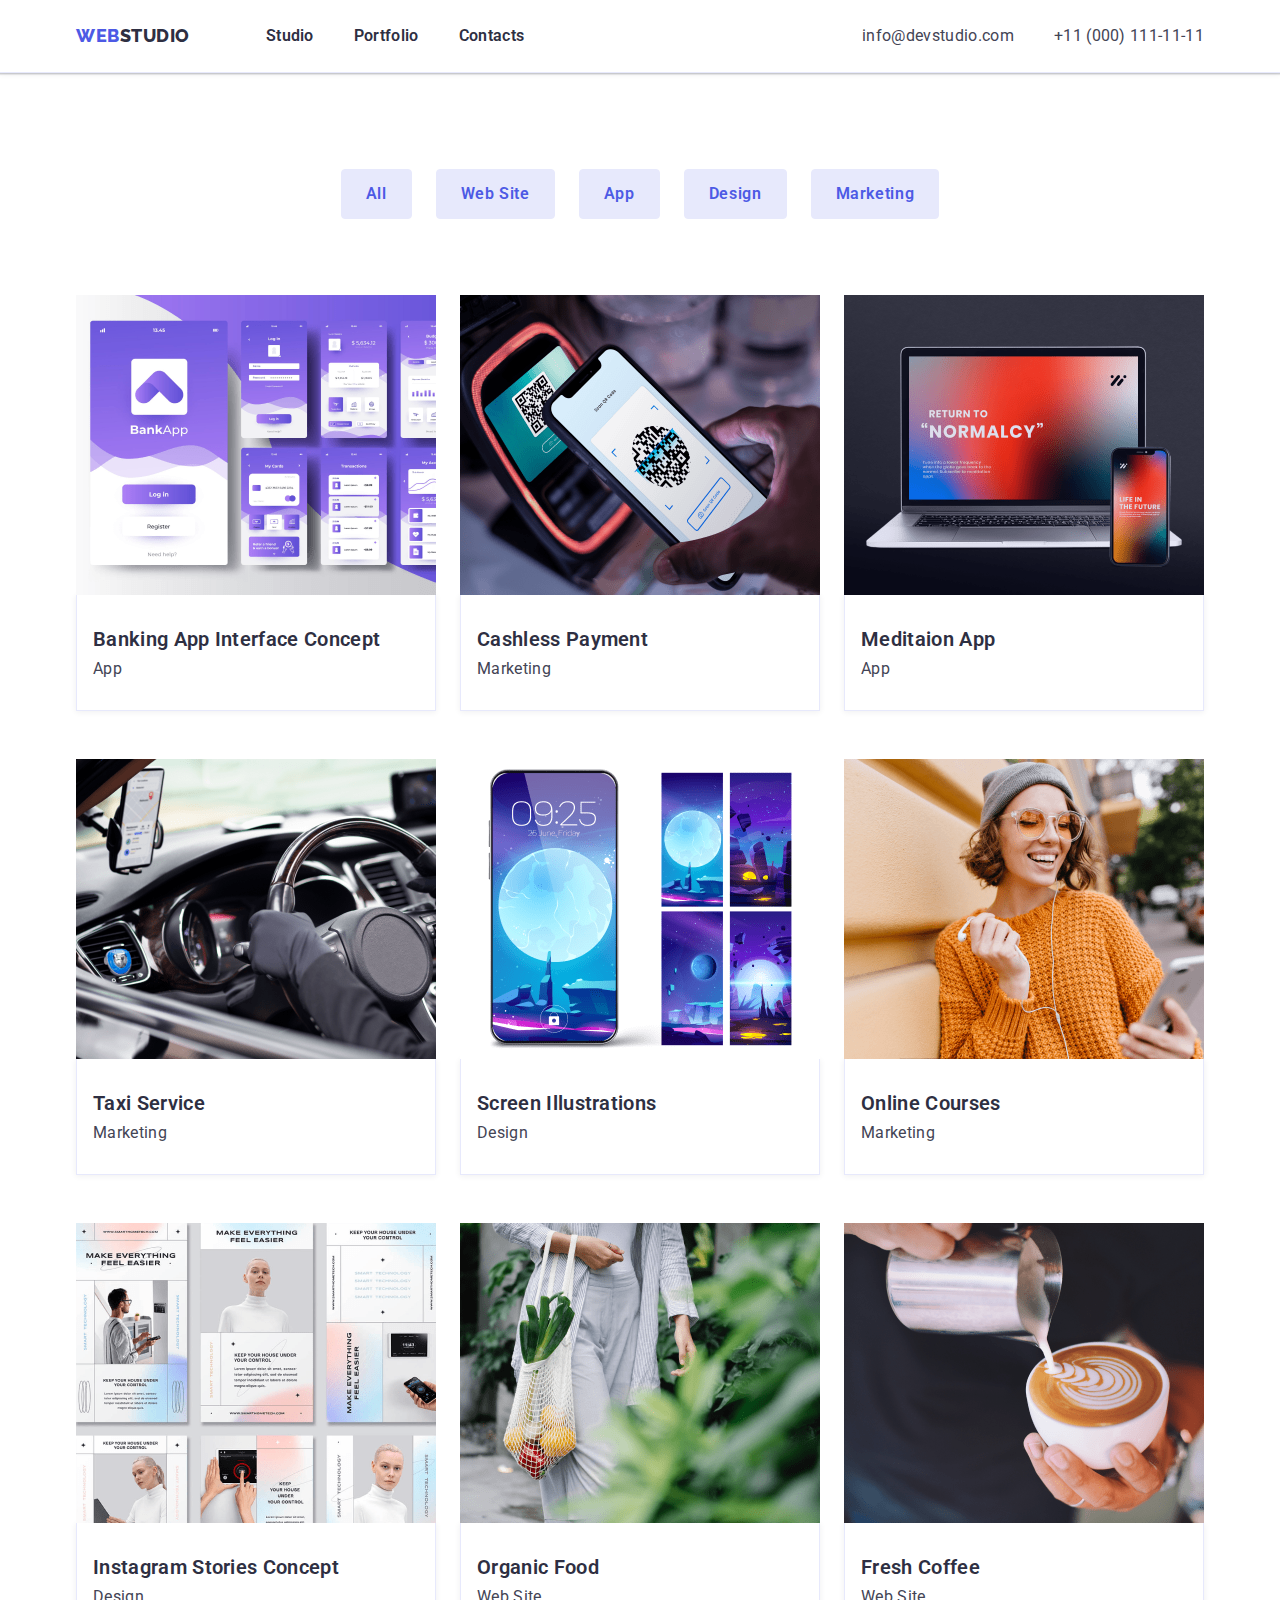
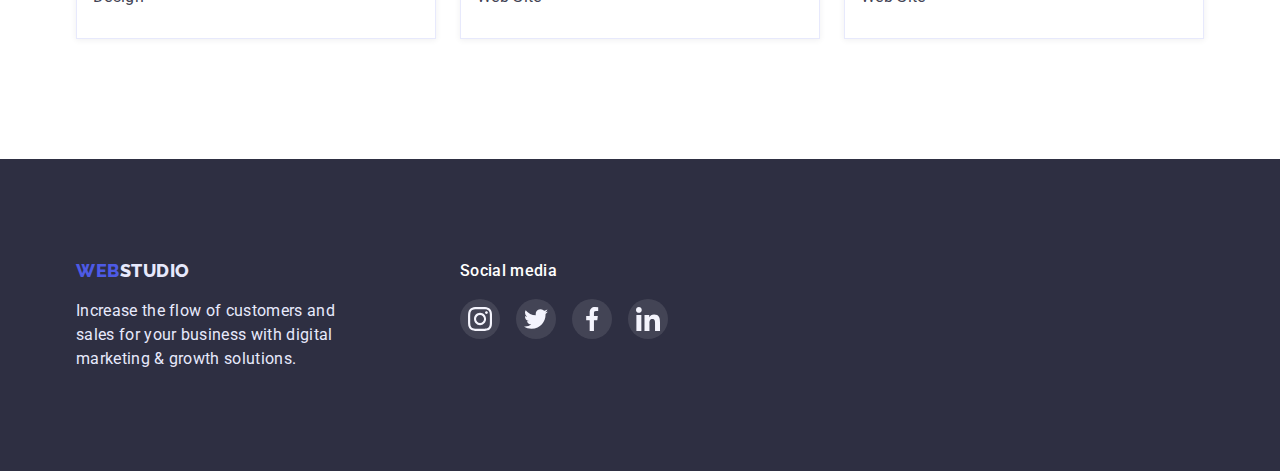
==== commit 0d15f921: "new" ====
--- a/portfolio.html
+++ b/portfolio.html
@@ -66,11 +66,6 @@
                   <a href=""> 
                       <img src="./images/work.png" alt="photo for portfolio" width="360" height="300" class="photo">
                   </a>
-                  <div class="image-text">
-                      <p>
-                          14 Stylish and User-Friendly App Design Concepts · Task Manager App · Calorie Tracker App · Exotic Fruit Ecommerce App · Cloud Storage App
-                      </p>
-                  </div>
               </div>
               <div class="portfolio-photo">
                   <h3 class="work-tittle">Banking App Interface Concept</h3>
@@ -82,11 +77,6 @@
                   <a href="">
                       <img src="./images/work1.png" alt="photo for portfolio" width="360" height="300" class="photo">
                   </a>
-                  <div class="image-text">
-                      <p>
-                          14 Stylish and User-Friendly App Design Concepts · Task Manager App · Calorie Tracker App · Exotic Fruit Ecommerce App · Cloud Storage App
-                      </p>
-                  </div>
               </div>
               <div class="portfolio-photo">
                   <h3 class="work-tittle">Cashless Payment</h3>
@@ -98,11 +88,6 @@
                   <a href="">
                       <img src="./images/work2.png" alt="photo for portfolio" width="360" height="300" class="photo">  
                   </a>
-                  <div class="image-text">
-                      <p>
-                          14 Stylish and User-Friendly App Design Concepts · Task Manager App · Calorie Tracker App · Exotic Fruit Ecommerce App · Cloud Storage App
-                      </p>
-                  </div>
               </div>
               <div class="portfolio-photo">
                   <h3 class="work-tittle">Meditaion App</h3>
@@ -114,11 +99,6 @@
                   <a href="">
                       <img src="./images/work3.png" alt="photo for portfolio" width="360" height="300" class="photo">
                   </a>
-                  <div class="image-text">
-                      <p>
-                          14 Stylish and User-Friendly App Design Concepts · Task Manager App · Calorie Tracker App · Exotic Fruit Ecommerce App · Cloud Storage App
-                      </p>
-                  </div>
               </div>
               <div class="portfolio-photo">
                   <h3 class="work-tittle">Taxi Service</h3>
@@ -130,11 +110,6 @@
                   <a href="">
                       <img src="./images/work4.png" alt="photo for portfolio" width="360" height="300" class="photo">
                   </a>
-                  <div class="image-text">
-                      <p>
-                          14 Stylish and User-Friendly App Design Concepts · Task Manager App · Calorie Tracker App · Exotic Fruit Ecommerce App · Cloud Storage App
-                      </p>
-                  </div>
               </div>
               <div class="portfolio-photo">
                   <h3 class="work-tittle">Screen Illustrations</h3>
@@ -146,11 +121,6 @@
                   <a href="">
                       <img src="./images/work5.png" alt="photo for portfolio" width="360" height="300" class="photo">
                   </a>
-                  <div class="image-text">
-                      <p>
-                          14 Stylish and User-Friendly App Design Concepts · Task Manager App · Calorie Tracker App · Exotic Fruit Ecommerce App · Cloud Storage App
-                      </p>
-                  </div>
               </div>   
               <div class="portfolio-photo">
                   <h3 class="work-tittle">Online Courses</h3>
@@ -162,11 +132,6 @@
                   <a href="">
                       <img src="./images/work6.png" alt="photo for portfolio" width="360" height="300" class="photo">
                   </a>
-                  <div class="image-text">
-                      <p>
-                          14 Stylish and User-Friendly App Design Concepts · Task Manager App · Calorie Tracker App · Exotic Fruit Ecommerce App · Cloud Storage App
-                      </p>
-                  </div>
               </div>
               <div class="portfolio-photo">
                   <h3 class="work-tittle">Instagram Stories Concept</h3>
@@ -178,11 +143,6 @@
                   <a href="">
                       <img src="./images/work7.png" alt="photo for portfolio" width="360" height="300" class="photo">
                   </a>
-                  <div class="image-text">
-                      <p>
-                          14 Stylish and User-Friendly App Design Concepts · Task Manager App · Calorie Tracker App · Exotic Fruit Ecommerce App · Cloud Storage App
-                      </p>
-                  </div>
               </div>  
               <div class="portfolio-photo">
                   <h3 class="work-tittle">Organic Food</h3>
@@ -193,12 +153,7 @@
               <div class="work-item">
                   <a href="">
                       <img src="./images/work8.png" alt="photo for portfolio" width="360" height="300" class="photo">
-                  </a>
-                  <div class="image-text">
-                      <p>
-                          14 Stylish and User-Friendly App Design Concepts · Task Manager App · Calorie Tracker App · Exotic Fruit Ecommerce App · Cloud Storage App
-                      </p>
-                  </div>    
+                  </a> 
               </div>
               <div class="portfolio-photo">
                   <h3 class="work-tittle">Fresh Coffee</h3>
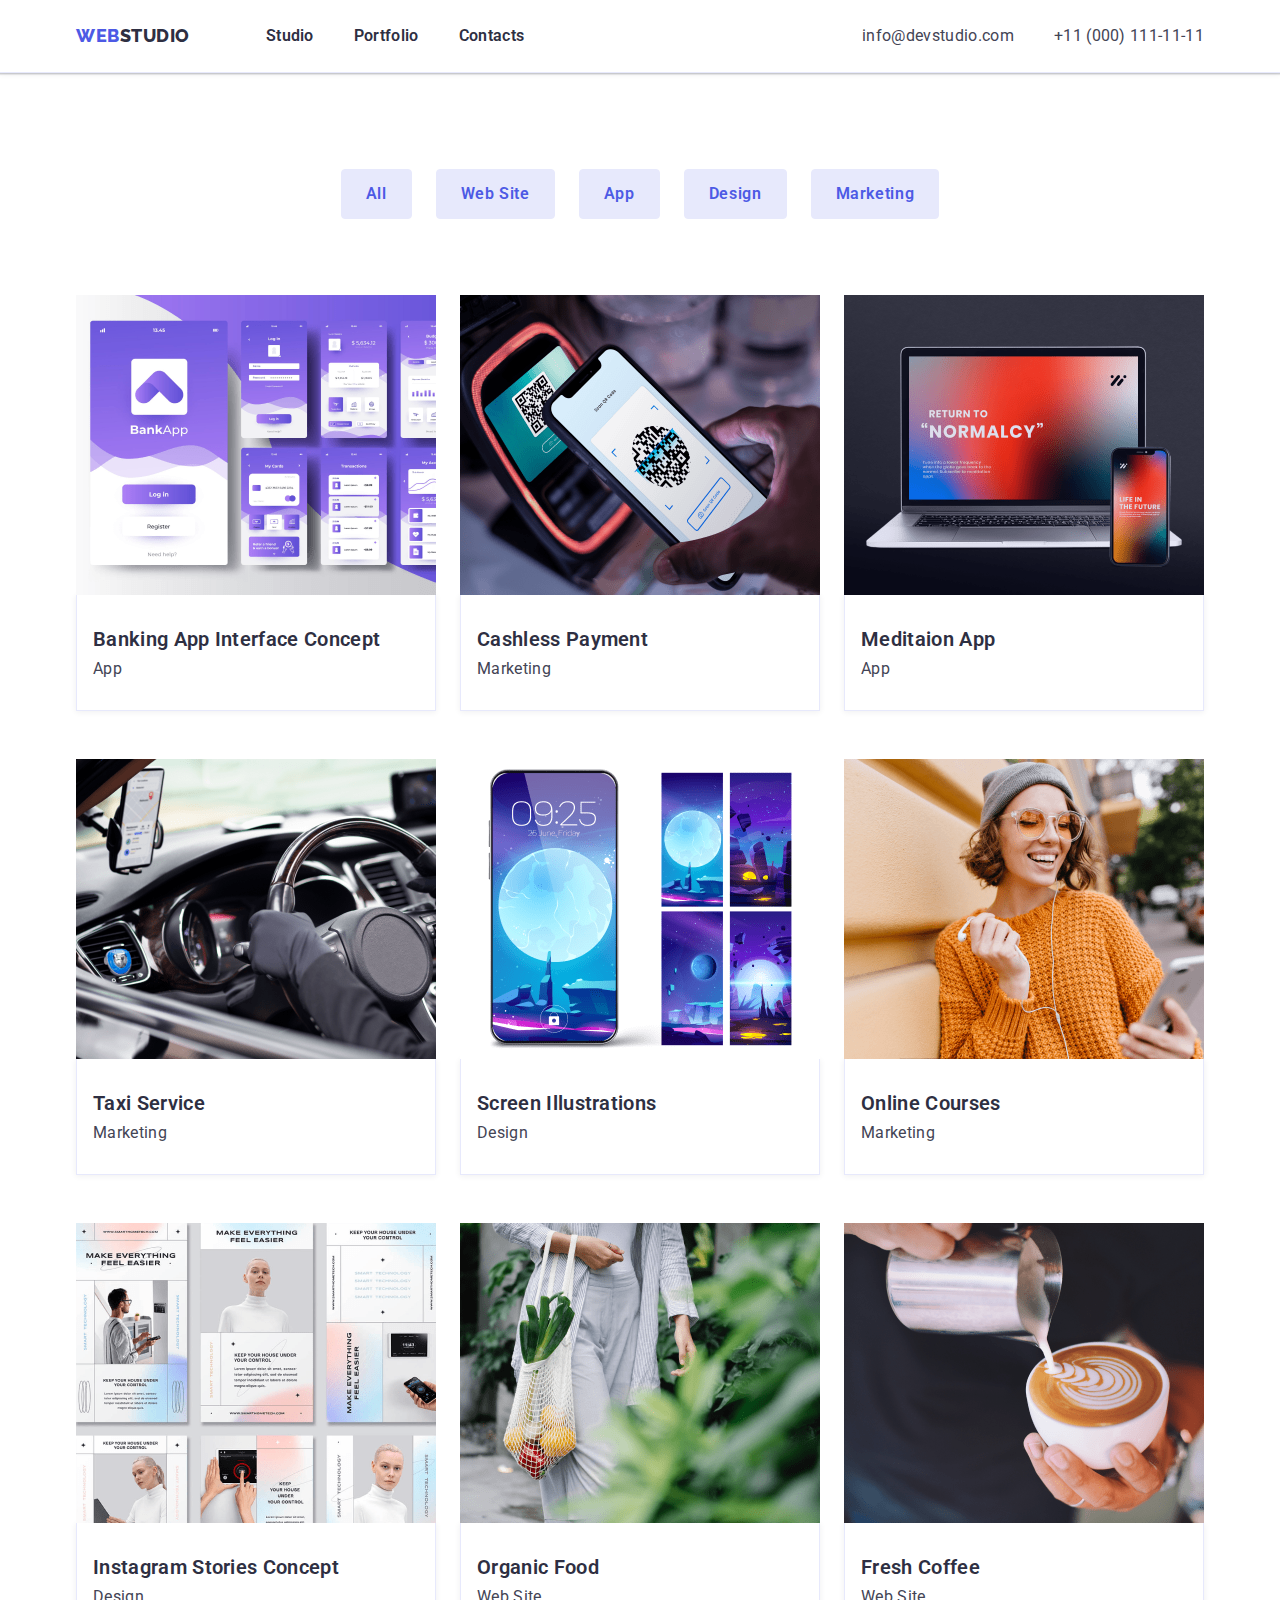
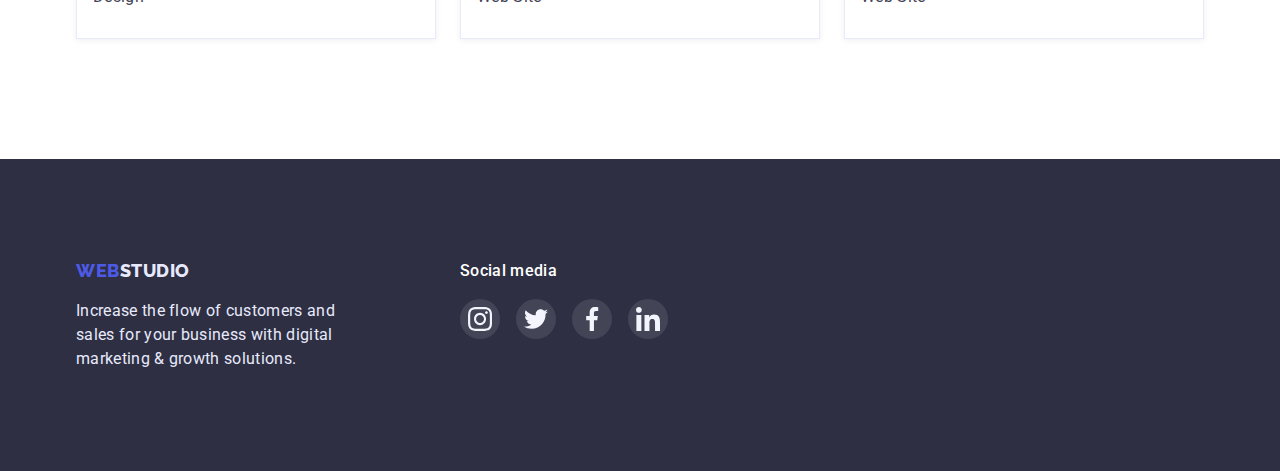
==== commit 0b6d8b82: "new" ====
--- a/portfolio.html
+++ b/portfolio.html
@@ -180,28 +180,28 @@
             <li class="site-soc-item">
                 <a href="" class="site-soc-link">
                     <svg class="site-soc-icon" width="24" height="24">
-                        <use href="./images/icons.svg#icon1"></use>
+                        <use href="./images/icons.svg#icon-instagram"></use>
                     </svg>
                 </a>
             </li>
             <li class="site-soc-item"> 
                 <a href="" class="site-soc-link">
                     <svg class="site-soc-icon" width="24" height="24">
-                        <use href="./images/icons.svg#icon2"></use>
+                        <use href="./images/icons.svg#icon-twitter"></use>
                     </svg>
                 </a>
             </li>
             <li class="site-soc-item">
                 <a href="" class="site-soc-link">
                     <svg class="site-soc-icon" width="24" height="24">
-                        <use href="./images/icons.svg#icon3"></use>
+                        <use href="./images/icons.svg#icon-facebook"></use>
                     </svg>
                 </a>
             </li>
             <li class="site-soc-item">
                 <a href="" class="site-soc-link">
                     <svg class="site-soc-icon" width="24" height="24">
-                        <use href="./images/icons.svg#icon4"></use>
+                        <use href="./images/icons.svg#icon-linkedin"></use>
                     </svg>
                 </a>
             </li>
--- a/css/style.css
+++ b/css/style.css
@@ -296,50 +296,68 @@
     padding-bottom: 32px;
 }
 /* CUSTOMER */
-.customer{
-    padding-top: 120px;
-    padding-bottom: 120px;
-}
-.customer-list{
-    display: flex;
-    justify-content: center;
-}
-.customer-item{
-    content: "";
-    display: block;
-    width: 168px;
+.section-title {
+    margin-top: 0;
+    margin-bottom: 70px;
+    color: var(--dark);
+    text-align: center;
+    font-weight: 700;
+    font-size: 36px;
+    line-height: 1.1;
+}
+
+.customers {
+    padding: 120px 0 130px 0;
+}
+
+.customers-content{
+    display:flex;
+    gap:24px;
+}
+
+.customers-banner{
+    width: calc((100% - 120px) / 6);
     height: 88px;
-    background-color: var(--without);
-    background-repeat: no-repeat;
-    background-position: center;
-    border: 1px solid #8E8F99;
-    border-radius: 4px;
-    margin-left: 24px;
-}
-.customer-item:first-child{
-    margin-left: 0;
-}
-.customer-item:hover{
-    border: 1px solid var(--hover);
-    background: var(--hover);
-}
-.customer-item:focus{
-    border: 1px solid var(--hover);
-    background: var(--hover);
-}
-.customer-link{
-    display: flex;
+}
+    
+.customers-link{
+    display:flex;
     width: 100%;
     height: 100%;
-    align-items: center;
+    border:1px  solid #8E8F99 ;
+    border-radius:4px;
+
+    align-items:center;
     justify-content: center;
-}
-.customer-link:hover{
-    color: var(--hover);
-}
-.customer-link:focus{
-    color: var(--hover);
-}
+
+    transition: border-color 250ms cubic-bezier(0.4, 0, 0.2, 1),
+    fill 250ms cubic-bezier(0.4, 0, 0.2, 1);
+}
+
+
+.customers-logo{
+    width: 104px;
+    height: 56px;
+
+    transition: fill 250ms cubic-bezier(0.4, 0, 0.2, 1);
+}
+
+.customers-logo{
+    fill: #8E8F99;
+    
+}
+
+.customers-logo:hover {
+    fill: var(--hover) !important;
+}
+
+.customers-link:hover{
+    border-color: var(--hover);
+}
+.customers-link:hover .customers-logo{
+    fill:var(--hover)
+}
+
 /* Footer */
 .page-footer{
     padding-top: 100px;
